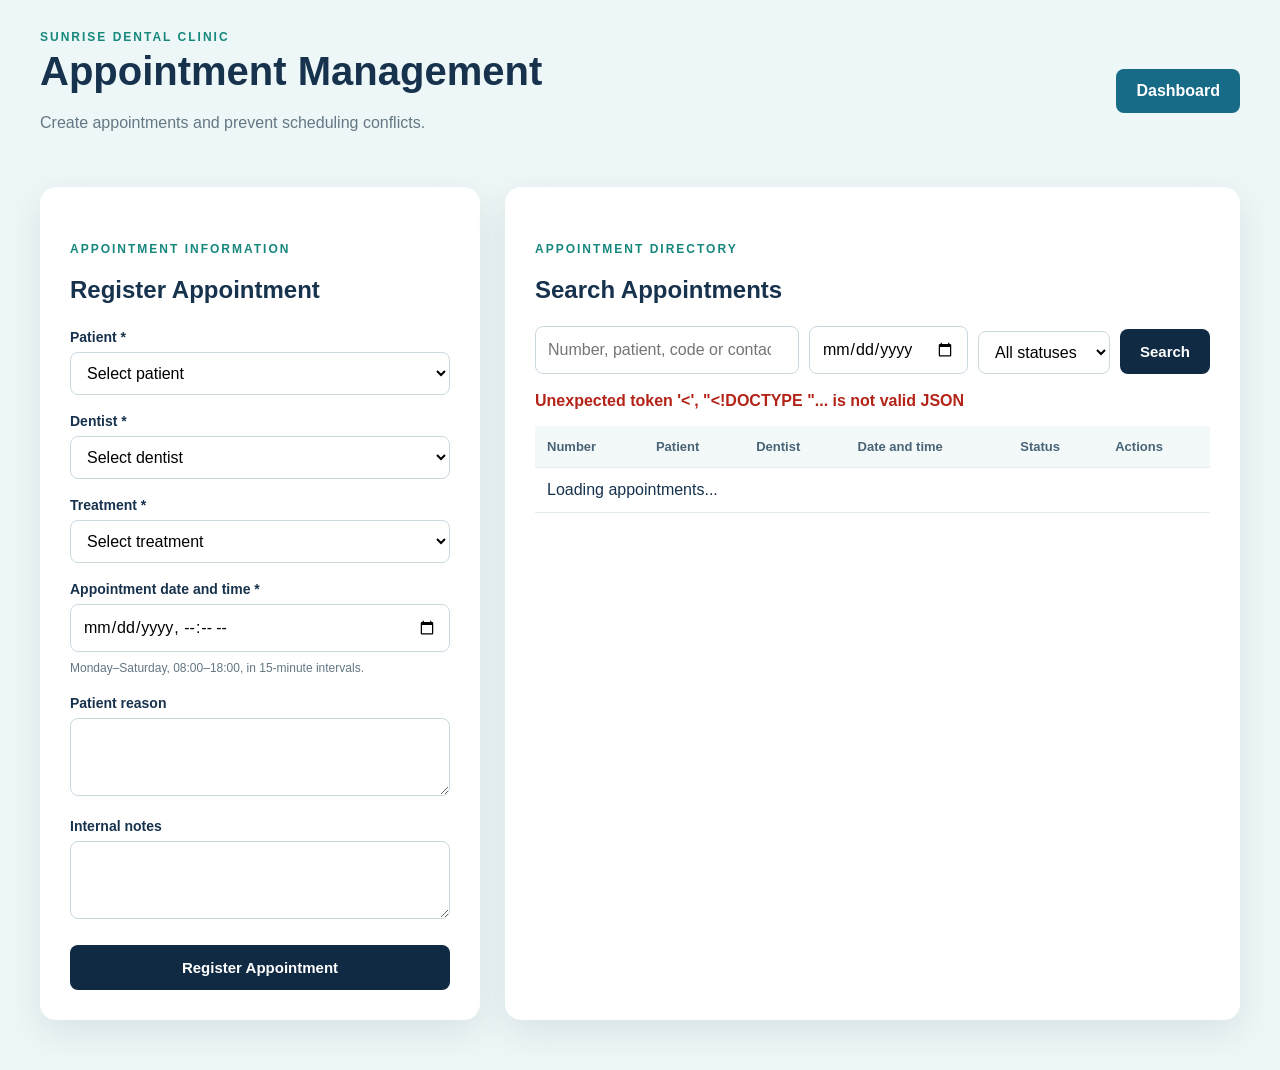
==== src/main/webapp/appointments.html @ 8d1d3d14 "Add appointment management interface" ====
<!DOCTYPE html>
<html lang="en">
<head>
    <meta charset="UTF-8">
    <meta name="viewport" content="width=device-width, initial-scale=1.0">
    <title>Appointments | Sunrise Dental Clinic</title>
    <link rel="stylesheet" href="assets/css/style.css">
</head>
<body class="application-page">
<header class="app-header">
    <div>
        <p class="label">Sunrise Dental Clinic</p>
        <h1>Appointment Management</h1>
        <p class="description">Create appointments and prevent scheduling conflicts.</p>
    </div>
    <a class="navigation-link" href="dashboard.html">Dashboard</a>
</header>

<main class="appointment-layout">
    <section id="appointmentFormPanel" class="panel">
        <p class="label">Appointment information</p>
        <h2 id="appointmentFormTitle">Register Appointment</h2>

        <form id="appointmentForm">
            <input type="hidden" id="appointmentId">
            <input type="hidden" id="versionNumber">

            <label for="patientId">Patient *</label>
            <select id="patientId" name="patientId" required>
                <option value="">Select patient</option>
            </select>

            <label for="dentistId">Dentist *</label>
            <select id="dentistId" name="dentistId" required>
                <option value="">Select dentist</option>
            </select>

            <label for="treatmentTypeId">Treatment *</label>
            <select id="treatmentTypeId" name="treatmentTypeId" required>
                <option value="">Select treatment</option>
            </select>
            <p id="treatmentSummary" class="field-help"></p>

            <label for="startAt">Appointment date and time *</label>
            <input id="startAt" name="startAt" type="datetime-local"
                   step="900" required>
            <p class="field-help">Monday–Saturday, 08:00–18:00, in 15-minute intervals.</p>

            <label for="patientReason">Patient reason</label>
            <textarea id="patientReason" name="patientReason"
                      maxlength="500" rows="3"></textarea>

            <label for="internalNotes">Internal notes</label>
            <textarea id="internalNotes" name="internalNotes"
                      maxlength="500" rows="3"></textarea>

            <div class="form-actions">
                <button id="saveAppointmentButton" type="submit">
                    Register Appointment
                </button>
                <button id="cancelAppointmentEditButton" type="button"
                        class="secondary-button" hidden>Cancel Edit</button>
            </div>
        </form>
    </section>

    <section class="panel appointment-list-panel">
        <p class="label">Appointment directory</p>
        <h2>Search Appointments</h2>

        <form id="appointmentSearchForm" class="appointment-search-form">
            <input id="appointmentSearch" type="search" maxlength="100"
                   placeholder="Number, patient, code or contact">
            <input id="appointmentDate" type="date">
            <select id="appointmentStatus">
                <option value="">All statuses</option>
                <option value="SCHEDULED">Scheduled</option>
                <option value="CONFIRMED">Confirmed</option>
                <option value="CHECKED_IN">Checked in</option>
                <option value="IN_TREATMENT">In treatment</option>
                <option value="COMPLETED">Completed</option>
                <option value="CANCELLED">Cancelled</option>
                <option value="NO_SHOW">No show</option>
            </select>
            <button type="submit">Search</button>
        </form>

        <p id="appointmentMessage" class="ui-message" role="status"></p>

        <div class="table-container">
            <table class="patient-table appointment-table">
                <thead>
                <tr>
                    <th>Number</th>
                    <th>Patient</th>
                    <th>Dentist</th>
                    <th>Date and time</th>
                    <th>Status</th>
                    <th>Actions</th>
                </tr>
                </thead>
                <tbody id="appointmentRows">
                <tr><td colspan="6">Loading appointments...</td></tr>
                </tbody>
            </table>
        </div>
    </section>
</main>

<dialog id="appointmentDialog" class="patient-dialog">
    <div class="dialog-header">
        <div>
            <p class="label">Complete information</p>
            <h2 id="detailAppointmentNumber">Appointment</h2>
        </div>
        <button id="closeAppointmentDialog" type="button"
                class="icon-button" aria-label="Close">×</button>
    </div>
    <dl class="patient-details">
        <dt>Patient</dt><dd id="detailAppointmentPatient">-</dd>
        <dt>Contact</dt><dd id="detailAppointmentContact">-</dd>
        <dt>Dentist</dt><dd id="detailAppointmentDentist">-</dd>
        <dt>Treatment</dt><dd id="detailAppointmentTreatment">-</dd>
        <dt>Start</dt><dd id="detailAppointmentStart">-</dd>
        <dt>End</dt><dd id="detailAppointmentEnd">-</dd>
        <dt>Fees</dt><dd id="detailAppointmentFees">-</dd>
        <dt>Status</dt><dd id="detailAppointmentStatus">-</dd>
        <dt>Patient reason</dt><dd id="detailAppointmentReason">-</dd>
        <dt>Internal notes</dt><dd id="detailAppointmentNotes">-</dd>
        <dt>Cancellation reason</dt><dd id="detailCancellationReason">-</dd>
    </dl>
</dialog>

<script src="assets/js/appointments.js"></script>
</body>
</html>
---- src/main/webapp/assets/css/style.css ----
* {
    box-sizing: border-box;
}

body {
    display: flex;
    align-items: center;
    justify-content: center;

    min-height: 100vh;
    margin: 0;
    padding: 20px;

    font-family: Arial, sans-serif;
    color: #17324d;

    background-color: #eef7f7;
}

.container {
    width: 100%;
    max-width: 550px;
    padding: 50px;

    background-color: white;
    border-radius: 20px;

    box-shadow: 0 20px 60px rgba(23, 50, 77, 0.15);
}

.logo {
    display: flex;
    align-items: center;
    justify-content: center;

    width: 60px;
    height: 60px;

    color: white;
    background-color: #176b87;

    border-radius: 18px;
    font-size: 25px;
    font-weight: bold;
}

.label {
    margin-top: 25px;
    margin-bottom: 5px;

    color: #16877d;
    font-size: 12px;
    font-weight: bold;
    letter-spacing: 2px;

    text-transform: uppercase;
}

h1 {
    margin-top: 0;
    margin-bottom: 10px;

    font-size: 40px;
}

.description {
    color: #637784;
    line-height: 1.6;
}

button {
    margin-top: 20px;
    padding: 14px 20px;

    color: white;
    background-color: #102a43;

    border: none;
    border-radius: 8px;

    font-size: 15px;
    font-weight: bold;
    cursor: pointer;
}

button:hover {
    background-color: #176b87;
}

button:disabled {
    cursor: wait;
    opacity: 0.7;
}

.result {
    min-height: 24px;
    margin-top: 20px;

    color: #16877d;
    font-weight: bold;
}
.auth-card,
.dashboard-card {
    width: 100%;
    max-width: 550px;
    padding: 45px;

    background-color: white;
    border-radius: 20px;

    box-shadow:
            0 20px 60px rgba(23, 50, 77, 0.15);
}

form {
    margin-top: 25px;
}

label {
    display: block;
    margin-top: 18px;
    margin-bottom: 7px;

    font-size: 14px;
    font-weight: bold;
}

input {
    width: 100%;
    min-height: 48px;
    padding: 10px 12px;

    border: 1px solid #cbd9df;
    border-radius: 8px;

    font: inherit;
}

input:focus {
    border-color: #176b87;
    outline: 3px solid rgba(23, 107, 135, 0.12);
}

.error {
    display: block;
    min-height: 18px;
    margin-top: 4px;

    color: #b42318;
}

.message {
    min-height: 22px;
    margin-top: 15px;

    color: #b42318;
    font-weight: bold;
}

form button {
    width: 100%;
}

.dashboard-header {
    display: flex;
    align-items: flex-start;
    justify-content: space-between;
    gap: 20px;
}

.secondary-button {
    margin-top: 0;
    background-color: #647885;
}

.success-box {
    margin-top: 30px;
    padding: 18px;

    color: #11665f;
    background-color: #e8f8f4;

    border-radius: 10px;
}
/* Application layout */

body.application-page {
    display: block;
    padding: 0;
    background-color: #eef7f7;
}

.app-header {
    display: flex;
    align-items: center;
    justify-content: space-between;
    gap: 30px;

    width: 100%;
    max-width: 1500px;
    margin: 0 auto;
    padding: 30px 40px 10px;
}

.app-header .label,
.section-heading .label {
    margin-top: 0;
}

.navigation-link,
.primary-link {
    display: inline-block;
    padding: 13px 20px;

    color: white;
    background-color: #176b87;

    border-radius: 8px;
    text-decoration: none;
    font-weight: bold;
}

.navigation-link:hover,
.primary-link:hover {
    background-color: #102a43;
}

.dashboard-actions {
    margin-top: 25px;
}

.patient-layout {
    display: grid;
    grid-template-columns:
        minmax(340px, 460px)
        minmax(0, 1fr);
    gap: 25px;

    width: 100%;
    max-width: 1500px;
    margin: 0 auto;
    padding: 25px 40px 50px;
}

.panel {
    padding: 30px;

    background-color: white;
    border-radius: 16px;

    box-shadow:
            0 12px 35px rgba(23, 50, 77, 0.10);
}

.patient-list-panel {
    min-width: 0;
}

.section-heading {
    display: flex;
    align-items: flex-start;
    justify-content: space-between;
    gap: 20px;
}

.section-heading h2 {
    margin: 0;
}

.application-page textarea,
.application-page select {
    width: 100%;
    padding: 11px 12px;

    font: inherit;

    background-color: white;
    border: 1px solid #cbd9df;
    border-radius: 8px;

    resize: vertical;
}

.application-page textarea:focus,
.application-page select:focus {
    border-color: #176b87;
    outline: 3px solid rgba(23, 107, 135, 0.12);
}

.form-grid {
    display: grid;
    grid-template-columns: 1fr 1fr;
    gap: 0 16px;
}

.form-actions {
    display: flex;
    gap: 12px;
    margin-top: 22px;
}

.form-actions button {
    width: auto;
    flex: 1;
    margin-top: 0;
}

.search-form {
    display: grid;
    grid-template-columns: 1fr auto;
    gap: 12px;
    margin-top: 22px;
}

.search-form button {
    width: auto;
    margin-top: 0;
}

.checkbox-label {
    display: flex;
    align-items: center;
    gap: 9px;

    margin-top: 14px;
    font-weight: normal;
}

.checkbox-label input {
    width: auto;
    min-height: auto;
    margin: 0;
}

.ui-message {
    min-height: 22px;
    margin: 18px 0 12px;
    font-weight: bold;
}

.ui-message.success {
    color: #11665f;
}

.ui-message.error {
    color: #b42318;
}

.ui-message.information {
    color: #176b87;
}

.table-container {
    width: 100%;
    overflow-x: auto;
}

.patient-table {
    width: 100%;
    border-collapse: collapse;
}

.patient-table th,
.patient-table td {
    padding: 13px 12px;
    text-align: left;
    vertical-align: middle;

    border-bottom: 1px solid #e3ecef;
}

.patient-table th {
    color: #496477;
    background-color: #f3f8f9;
    font-size: 13px;
}

.patient-table tbody tr:hover {
    background-color: #f8fbfc;
}

.table-actions {
    display: flex;
    flex-wrap: wrap;
    gap: 7px;
}

.small-button {
    width: auto;
    margin: 0;
    padding: 8px 11px;

    background-color: #176b87;
    font-size: 12px;
}

.danger-button {
    background-color: #b42318;
}

.danger-button:hover {
    background-color: #8e1c13;
}

.success-button {
    background-color: #16877d;
}

.status-badge {
    display: inline-block;
    padding: 5px 9px;

    border-radius: 20px;
    font-size: 12px;
    font-weight: bold;
}

.status-badge.active {
    color: #11665f;
    background-color: #e4f6f1;
}

.status-badge.inactive {
    color: #8e1c13;
    background-color: #fdecea;
}

.patient-dialog {
    width: min(650px, calc(100% - 30px));
    max-height: 85vh;
    padding: 30px;

    color: #17324d;
    background-color: white;

    border: none;
    border-radius: 16px;

    box-shadow:
            0 25px 70px rgba(16, 42, 67, 0.30);
}

.patient-dialog::backdrop {
    background-color: rgba(16, 42, 67, 0.55);
}

.dialog-header {
    display: flex;
    align-items: flex-start;
    justify-content: space-between;
    gap: 20px;
}

.dialog-header .label {
    margin-top: 0;
}

.icon-button {
    width: 42px;
    height: 42px;
    margin: 0;
    padding: 0;

    border-radius: 50%;
    font-size: 25px;
}

.patient-details {
    display: grid;
    grid-template-columns: 145px 1fr;
    gap: 13px 20px;

    margin-top: 25px;
}

.patient-details dt {
    color: #637784;
    font-weight: bold;
}

.patient-details dd {
    min-width: 0;
    margin: 0;

    overflow-wrap: anywhere;
    white-space: pre-wrap;
}

[hidden] {
    display: none !important;
}

@media (max-width: 950px) {
    .patient-layout {
        grid-template-columns: 1fr;
    }
}

@media (max-width: 650px) {
    .app-header {
        align-items: flex-start;
        flex-direction: column;
        padding: 25px 20px 5px;
    }

    .patient-layout {
        padding: 20px;
    }

    .panel {
        padding: 22px;
    }

    .form-grid {
        grid-template-columns: 1fr;
    }

    .search-form {
        grid-template-columns: 1fr;
    }

    .search-form button {
        width: 100%;
    }

    .patient-details {
        grid-template-columns: 1fr;
        gap: 5px;
    }

    .patient-details dd {
        margin-bottom: 12px;
    }
}
* {
    box-sizing: border-box;
}

body {
    display: flex;
    align-items: center;
    justify-content: center;

    min-height: 100vh;
    margin: 0;
    padding: 20px;

    font-family: Arial, sans-serif;
    color: #17324d;

    background-color: #eef7f7;
}

.container {
    width: 100%;
    max-width: 550px;
    padding: 50px;

    background-color: white;
    border-radius: 20px;

    box-shadow: 0 20px 60px rgba(23, 50, 77, 0.15);
}

.logo {
    display: flex;
    align-items: center;
    justify-content: center;

    width: 60px;
    height: 60px;

    color: white;
    background-color: #176b87;

    border-radius: 18px;
    font-size: 25px;
    font-weight: bold;
}

.label {
    margin-top: 25px;
    margin-bottom: 5px;

    color: #16877d;
    font-size: 12px;
    font-weight: bold;
    letter-spacing: 2px;

    text-transform: uppercase;
}

h1 {
    margin-top: 0;
    margin-bottom: 10px;

    font-size: 40px;
}

.description {
    color: #637784;
    line-height: 1.6;
}

button {
    margin-top: 20px;
    padding: 14px 20px;

    color: white;
    background-color: #102a43;

    border: none;
    border-radius: 8px;

    font-size: 15px;
    font-weight: bold;
    cursor: pointer;
}

button:hover {
    background-color: #176b87;
}

button:disabled {
    cursor: wait;
    opacity: 0.7;
}

.result {
    min-height: 24px;
    margin-top: 20px;

    color: #16877d;
    font-weight: bold;
}
.auth-card,
.dashboard-card {
    width: 100%;
    max-width: 550px;
    padding: 45px;

    background-color: white;
    border-radius: 20px;

    box-shadow:
            0 20px 60px rgba(23, 50, 77, 0.15);
}

form {
    margin-top: 25px;
}

label {
    display: block;
    margin-top: 18px;
    margin-bottom: 7px;

    font-size: 14px;
    font-weight: bold;
}

input {
    width: 100%;
    min-height: 48px;
    padding: 10px 12px;

    border: 1px solid #cbd9df;
    border-radius: 8px;

    font: inherit;
}

input:focus {
    border-color: #176b87;
    outline: 3px solid rgba(23, 107, 135, 0.12);
}

.error {
    display: block;
    min-height: 18px;
    margin-top: 4px;

    color: #b42318;
}

.message {
    min-height: 22px;
    margin-top: 15px;

    color: #b42318;
    font-weight: bold;
}

form button {
    width: 100%;
}

.dashboard-header {
    display: flex;
    align-items: flex-start;
    justify-content: space-between;
    gap: 20px;
}

.secondary-button {
    margin-top: 0;
    background-color: #647885;
}

.success-box {
    margin-top: 30px;
    padding: 18px;

    color: #11665f;
    background-color: #e8f8f4;

    border-radius: 10px;
}
/* Application layout */

body.application-page {
    display: block;
    padding: 0;
    background-color: #eef7f7;
}

.app-header {
    display: flex;
    align-items: center;
    justify-content: space-between;
    gap: 30px;

    width: 100%;
    max-width: 1500px;
    margin: 0 auto;
    padding: 30px 40px 10px;
}

.app-header .label,
.section-heading .label {
    margin-top: 0;
}

.navigation-link,
.primary-link {
    display: inline-block;
    padding: 13px 20px;

    color: white;
    background-color: #176b87;

    border-radius: 8px;
    text-decoration: none;
    font-weight: bold;
}

.navigation-link:hover,
.primary-link:hover {
    background-color: #102a43;
}

.dashboard-actions {
    display: flex;
    flex-wrap: wrap;
    gap: 12px;
    margin-top: 25px;
}

.appointment-layout {
    display: grid;
    grid-template-columns: minmax(340px, 440px) minmax(0, 1fr);
    gap: 25px;
    width: 100%;
    max-width: 1500px;
    margin: 0 auto;
    padding: 25px 40px 50px;
}

.appointment-list-panel {
    min-width: 0;
}

.appointment-search-form {
    display: grid;
    grid-template-columns: minmax(180px, 1fr) auto auto auto;
    gap: 10px;
    align-items: end;
    margin-top: 22px;
}

.appointment-search-form input,
.appointment-search-form select,
.appointment-search-form button {
    margin: 0;
}

.appointment-search-form button {
    width: auto;
}

.field-help {
    margin: 7px 0 0;
    color: #637784;
    font-size: 12px;
    line-height: 1.5;
}

.status-scheduled {
    color: #175cd3;
    background-color: #eaf2ff;
}

.status-confirmed,
.status-checked_in {
    color: #11665f;
    background-color: #e4f6f1;
}

.status-in_treatment {
    color: #7a2e0e;
    background-color: #fff1e7;
}

.status-completed {
    color: #11665f;
    background-color: #dff6eb;
}

.status-cancelled,
.status-no_show {
    color: #8e1c13;
    background-color: #fdecea;
}

.patient-layout {
    display: grid;
    grid-template-columns:
        minmax(340px, 460px)
        minmax(0, 1fr);
    gap: 25px;

    width: 100%;
    max-width: 1500px;
    margin: 0 auto;
    padding: 25px 40px 50px;
}

.panel {
    padding: 30px;

    background-color: white;
    border-radius: 16px;

    box-shadow:
            0 12px 35px rgba(23, 50, 77, 0.10);
}

.patient-list-panel {
    min-width: 0;
}

.section-heading {
    display: flex;
    align-items: flex-start;
    justify-content: space-between;
    gap: 20px;
}

.section-heading h2 {
    margin: 0;
}

.application-page textarea,
.application-page select {
    width: 100%;
    padding: 11px 12px;

    font: inherit;

    background-color: white;
    border: 1px solid #cbd9df;
    border-radius: 8px;

    resize: vertical;
}

.application-page textarea:focus,
.application-page select:focus {
    border-color: #176b87;
    outline: 3px solid rgba(23, 107, 135, 0.12);
}

.form-grid {
    display: grid;
    grid-template-columns: 1fr 1fr;
    gap: 0 16px;
}

.form-actions {
    display: flex;
    gap: 12px;
    margin-top: 22px;
}

.form-actions button {
    width: auto;
    flex: 1;
    margin-top: 0;
}

.search-form {
    display: grid;
    grid-template-columns: 1fr auto;
    gap: 12px;
    margin-top: 22px;
}

.search-form button {
    width: auto;
    margin-top: 0;
}

.checkbox-label {
    display: flex;
    align-items: center;
    gap: 9px;

    margin-top: 14px;
    font-weight: normal;
}

.checkbox-label input {
    width: auto;
    min-height: auto;
    margin: 0;
}

.ui-message {
    min-height: 22px;
    margin: 18px 0 12px;
    font-weight: bold;
}

.ui-message.success {
    color: #11665f;
}

.ui-message.error {
    color: #b42318;
}

.ui-message.information {
    color: #176b87;
}

.table-container {
    width: 100%;
    overflow-x: auto;
}

.patient-table {
    width: 100%;
    border-collapse: collapse;
}

.patient-table th,
.patient-table td {
    padding: 13px 12px;
    text-align: left;
    vertical-align: middle;

    border-bottom: 1px solid #e3ecef;
}

.patient-table th {
    color: #496477;
    background-color: #f3f8f9;
    font-size: 13px;
}

.patient-table tbody tr:hover {
    background-color: #f8fbfc;
}

.table-actions {
    display: flex;
    flex-wrap: wrap;
    gap: 7px;
}

.small-button {
    width: auto;
    margin: 0;
    padding: 8px 11px;

    background-color: #176b87;
    font-size: 12px;
}

.danger-button {
    background-color: #b42318;
}

.danger-button:hover {
    background-color: #8e1c13;
}

.success-button {
    background-color: #16877d;
}

.status-badge {
    display: inline-block;
    padding: 5px 9px;

    border-radius: 20px;
    font-size: 12px;
    font-weight: bold;
}

.status-badge.active {
    color: #11665f;
    background-color: #e4f6f1;
}

.status-badge.inactive {
    color: #8e1c13;
    background-color: #fdecea;
}

.patient-dialog {
    width: min(650px, calc(100% - 30px));
    max-height: 85vh;
    padding: 30px;

    color: #17324d;
    background-color: white;

    border: none;
    border-radius: 16px;

    box-shadow:
            0 25px 70px rgba(16, 42, 67, 0.30);
}

.patient-dialog::backdrop {
    background-color: rgba(16, 42, 67, 0.55);
}

.dialog-header {
    display: flex;
    align-items: flex-start;
    justify-content: space-between;
    gap: 20px;
}

.dialog-header .label {
    margin-top: 0;
}

.icon-button {
    width: 42px;
    height: 42px;
    margin: 0;
    padding: 0;

    border-radius: 50%;
    font-size: 25px;
}

.patient-details {
    display: grid;
    grid-template-columns: 145px 1fr;
    gap: 13px 20px;

    margin-top: 25px;
}

.patient-details dt {
    color: #637784;
    font-weight: bold;
}

.patient-details dd {
    min-width: 0;
    margin: 0;

    overflow-wrap: anywhere;
    white-space: pre-wrap;
}

[hidden] {
    display: none !important;
}

@media (max-width: 950px) {
    .patient-layout,
    .appointment-layout {
        grid-template-columns: 1fr;
    }

    .appointment-search-form {
        grid-template-columns: 1fr 1fr;
    }
}

@media (max-width: 650px) {
    .app-header {
        align-items: flex-start;
        flex-direction: column;
        padding: 25px 20px 5px;
    }

    .patient-layout {
        padding: 20px;
    }

    .appointment-layout {
        padding: 20px;
    }

    .appointment-search-form {
        grid-template-columns: 1fr;
    }

    .appointment-search-form button {
        width: 100%;
    }

    .panel {
        padding: 22px;
    }

    .form-grid {
        grid-template-columns: 1fr;
    }

    .search-form {
        grid-template-columns: 1fr;
    }

    .search-form button {
        width: 100%;
    }

    .patient-details {
        grid-template-columns: 1fr;
        gap: 5px;
    }

    .patient-details dd {
        margin-bottom: 12px;
    }
}
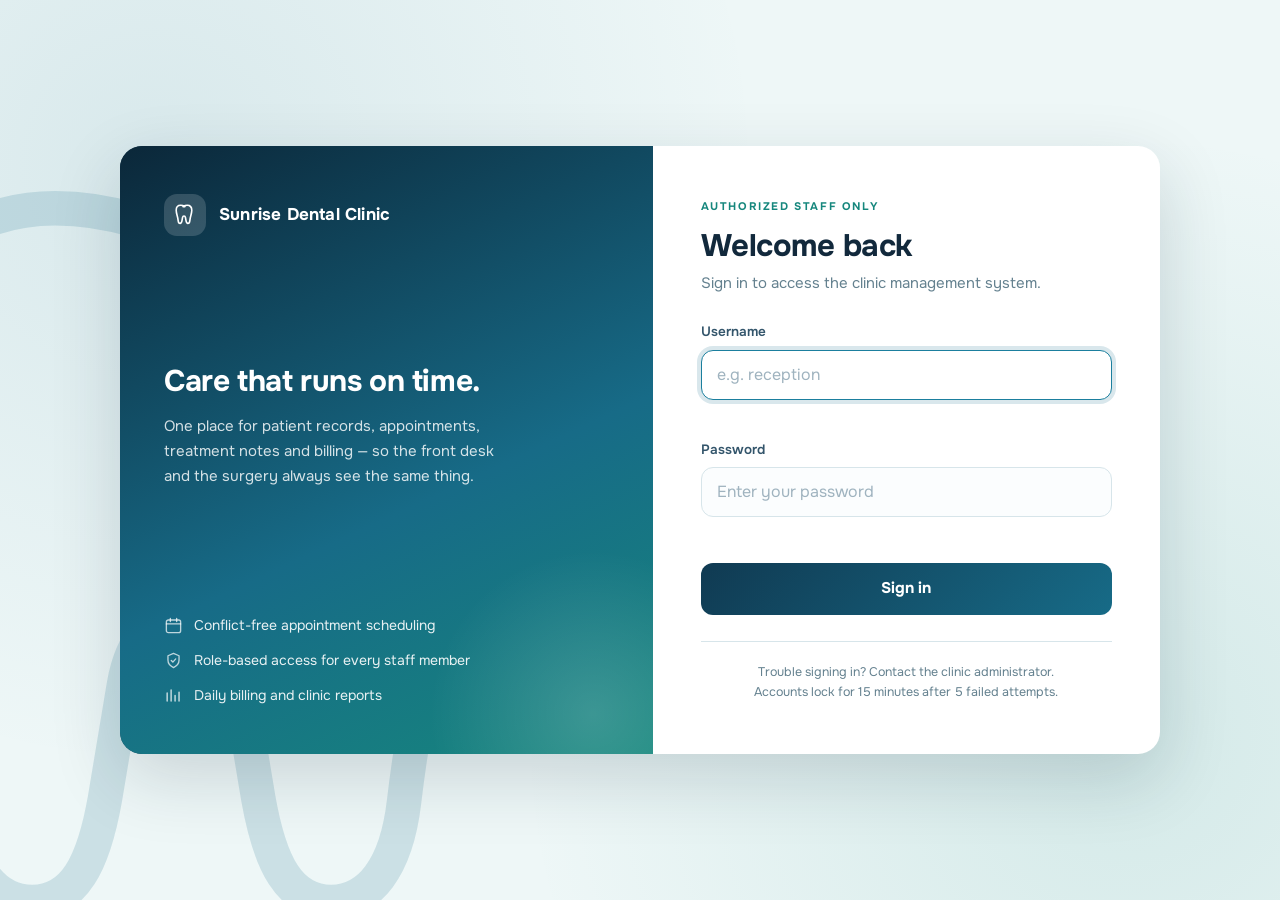
==== commit f1b8b90b: "Login page, dashboard, patients and appointments pages redesign completed." ====
--- a/src/main/webapp/appointments.html
+++ b/src/main/webapp/appointments.html
@@ -2,135 +2,297 @@
 <html lang="en">
 <head>
     <meta charset="UTF-8">
-    <meta name="viewport" content="width=device-width, initial-scale=1.0">
+
+    <meta name="viewport"
+          content="width=device-width, initial-scale=1.0">
+
     <title>Appointments | Sunrise Dental Clinic</title>
-    <link rel="stylesheet" href="assets/css/style.css">
+
+    <link rel="stylesheet"
+          href="assets/css/appointments.css">
 </head>
-<body class="application-page">
-<header class="app-header">
-    <div>
-        <p class="label">Sunrise Dental Clinic</p>
-        <h1>Appointment Management</h1>
-        <p class="description">Create appointments and prevent scheduling conflicts.</p>
+
+<body>
+
+<aside id="appSidebar" class="sidebar"></aside>
+
+<main class="main-area">
+
+    <header class="page-head">
+        <div>
+            <h1>Appointments</h1>
+            <p class="subtitle">
+                Book and reschedule visits. Double-booking is blocked for
+                both the dentist and the patient.
+            </p>
+        </div>
+
+        <div class="head-chip">
+            <svg viewBox="0 0 24 24" fill="none" aria-hidden="true">
+                <rect x="3" y="5" width="18" height="16" rx="2.5"
+                      stroke="currentColor" stroke-width="1.7"/>
+                <path d="M3 10h18M8 3v4M16 3v4" stroke="currentColor"
+                      stroke-width="1.7" stroke-linecap="round"/>
+                <path d="m9 15 2 2 4-4" stroke="currentColor"
+                      stroke-width="1.7" stroke-linecap="round"
+                      stroke-linejoin="round"/>
+            </svg>
+            <span>Appointment diary</span>
+        </div>
+    </header>
+
+    <div class="workspace">
+
+        <!-- ================================================= list panel == -->
+        <section class="panel list-panel">
+
+            <div class="panel-head">
+                <div class="panel-icon">
+                    <svg viewBox="0 0 24 24" fill="none" aria-hidden="true">
+                        <circle cx="11" cy="11" r="7" stroke="currentColor"
+                                stroke-width="1.8"/>
+                        <path d="m20 20-3.9-3.9" stroke="currentColor"
+                              stroke-width="1.8" stroke-linecap="round"/>
+                    </svg>
+                </div>
+                <div>
+                    <h2>Search Appointments</h2>
+                    <p class="panel-sub">
+                        Filter by number, patient, date or status
+                    </p>
+                </div>
+            </div>
+
+            <form id="appointmentSearchForm" class="appointment-search">
+                <div class="search-field">
+                    <svg viewBox="0 0 24 24" fill="none" aria-hidden="true">
+                        <circle cx="11" cy="11" r="7" stroke="currentColor"
+                                stroke-width="1.8"/>
+                        <path d="m20 20-3.9-3.9" stroke="currentColor"
+                              stroke-width="1.8" stroke-linecap="round"/>
+                    </svg>
+
+                    <input id="appointmentSearch"
+                           type="search"
+                           maxlength="100"
+                           placeholder="Number, patient, code or contact">
+                </div>
+
+                <input id="appointmentDate" type="date">
+
+                <select id="appointmentStatus">
+                    <option value="">All statuses</option>
+                    <option value="SCHEDULED">Scheduled</option>
+                    <option value="CONFIRMED">Confirmed</option>
+                    <option value="CHECKED_IN">Checked in</option>
+                    <option value="IN_TREATMENT">In treatment</option>
+                    <option value="COMPLETED">Completed</option>
+                    <option value="CANCELLED">Cancelled</option>
+                    <option value="NO_SHOW">No show</option>
+                </select>
+
+                <button type="submit" class="button">
+                    Search
+                </button>
+            </form>
+
+            <div class="table-container">
+                <table class="data-table appointment-table">
+                    <thead>
+                    <tr>
+                        <th>Number</th>
+                        <th>Patient</th>
+                        <th>Dentist</th>
+                        <th>Date and time</th>
+                        <th>Status</th>
+                        <th>Actions</th>
+                    </tr>
+                    </thead>
+
+                    <tbody id="appointmentRows">
+                    <tr>
+                        <td colspan="6">Loading appointments...</td>
+                    </tr>
+                    </tbody>
+                </table>
+            </div>
+
+            <!-- Result count sits under the table on the right -->
+            <div class="table-footer">
+                <span></span>
+
+                <p id="appointmentMessage"
+                   class="ui-message"
+                   role="status"></p>
+            </div>
+        </section>
+
+        <!-- ================================================= form panel == -->
+        <section id="appointmentFormPanel" class="panel form-panel">
+
+            <div class="panel-head">
+                <div class="panel-icon">
+                    <svg viewBox="0 0 24 24" fill="none" aria-hidden="true">
+                        <rect x="3" y="5" width="18" height="16" rx="2.5"
+                              stroke="currentColor" stroke-width="1.7"/>
+                        <path d="M3 10h18M8 3v4M16 3v4" stroke="currentColor"
+                              stroke-width="1.7" stroke-linecap="round"/>
+                        <path d="M12 14v4m-2-2h4" stroke="currentColor"
+                              stroke-width="1.7" stroke-linecap="round"/>
+                    </svg>
+                </div>
+                <div>
+                    <h2 id="appointmentFormTitle">Register Appointment</h2>
+                    <p class="panel-sub">
+                        Fields marked
+                        <span class="required-mark">*</span>
+                        are required
+                    </p>
+                </div>
+            </div>
+
+            <form id="appointmentForm" class="panel-form">
+                <input type="hidden" id="appointmentId">
+                <input type="hidden" id="versionNumber">
+
+                <div class="field">
+                    <label for="patientId">
+                        Patient <span class="required-mark">*</span>
+                    </label>
+                    <select id="patientId" name="patientId" required>
+                        <option value="">Select patient</option>
+                    </select>
+                </div>
+
+                <div class="field">
+                    <label for="dentistId">
+                        Dentist <span class="required-mark">*</span>
+                    </label>
+                    <select id="dentistId" name="dentistId" required>
+                        <option value="">Select dentist</option>
+                    </select>
+                </div>
+
+                <div class="field">
+                    <label for="treatmentTypeId">
+                        Treatment <span class="required-mark">*</span>
+                    </label>
+                    <select id="treatmentTypeId"
+                            name="treatmentTypeId"
+                            required>
+                        <option value="">Select treatment</option>
+                    </select>
+                    <p id="treatmentSummary" class="field-help"></p>
+                </div>
+
+                <div class="field">
+                    <label for="startAt">
+                        Appointment date and time
+                        <span class="required-mark">*</span>
+                    </label>
+                    <input id="startAt"
+                           name="startAt"
+                           type="datetime-local"
+                           step="900"
+                           required>
+                    <p class="field-help">
+                        Monday&ndash;Saturday, 08:00&ndash;18:00,
+                        in 15-minute intervals.
+                    </p>
+                </div>
+
+                <div class="field">
+                    <label for="patientReason">Patient reason</label>
+                    <textarea id="patientReason"
+                              name="patientReason"
+                              maxlength="500"
+                              rows="2"
+                              placeholder="Toothache, routine check-up..."></textarea>
+                </div>
+
+                <div class="field">
+                    <label for="internalNotes">Internal notes</label>
+                    <textarea id="internalNotes"
+                              name="internalNotes"
+                              maxlength="500"
+                              rows="2"
+                              placeholder="Notes for clinic staff only"></textarea>
+                </div>
+
+                <div class="form-actions">
+                    <button id="saveAppointmentButton"
+                            type="submit"
+                            class="button">
+                        Register Appointment
+                    </button>
+
+                    <button id="cancelAppointmentEditButton"
+                            type="button"
+                            class="button button-secondary"
+                            hidden>
+                        Cancel
+                    </button>
+                </div>
+            </form>
+        </section>
+
     </div>
-    <a class="navigation-link" href="dashboard.html">Dashboard</a>
-</header>
-
-<main class="appointment-layout">
-    <section id="appointmentFormPanel" class="panel">
-        <p class="label">Appointment information</p>
-        <h2 id="appointmentFormTitle">Register Appointment</h2>
-
-        <form id="appointmentForm">
-            <input type="hidden" id="appointmentId">
-            <input type="hidden" id="versionNumber">
-
-            <label for="patientId">Patient *</label>
-            <select id="patientId" name="patientId" required>
-                <option value="">Select patient</option>
-            </select>
-
-            <label for="dentistId">Dentist *</label>
-            <select id="dentistId" name="dentistId" required>
-                <option value="">Select dentist</option>
-            </select>
-
-            <label for="treatmentTypeId">Treatment *</label>
-            <select id="treatmentTypeId" name="treatmentTypeId" required>
-                <option value="">Select treatment</option>
-            </select>
-            <p id="treatmentSummary" class="field-help"></p>
-
-            <label for="startAt">Appointment date and time *</label>
-            <input id="startAt" name="startAt" type="datetime-local"
-                   step="900" required>
-            <p class="field-help">Monday–Saturday, 08:00–18:00, in 15-minute intervals.</p>
-
-            <label for="patientReason">Patient reason</label>
-            <textarea id="patientReason" name="patientReason"
-                      maxlength="500" rows="3"></textarea>
-
-            <label for="internalNotes">Internal notes</label>
-            <textarea id="internalNotes" name="internalNotes"
-                      maxlength="500" rows="3"></textarea>
-
-            <div class="form-actions">
-                <button id="saveAppointmentButton" type="submit">
-                    Register Appointment
-                </button>
-                <button id="cancelAppointmentEditButton" type="button"
-                        class="secondary-button" hidden>Cancel Edit</button>
-            </div>
-        </form>
-    </section>
-
-    <section class="panel appointment-list-panel">
-        <p class="label">Appointment directory</p>
-        <h2>Search Appointments</h2>
-
-        <form id="appointmentSearchForm" class="appointment-search-form">
-            <input id="appointmentSearch" type="search" maxlength="100"
-                   placeholder="Number, patient, code or contact">
-            <input id="appointmentDate" type="date">
-            <select id="appointmentStatus">
-                <option value="">All statuses</option>
-                <option value="SCHEDULED">Scheduled</option>
-                <option value="CONFIRMED">Confirmed</option>
-                <option value="CHECKED_IN">Checked in</option>
-                <option value="IN_TREATMENT">In treatment</option>
-                <option value="COMPLETED">Completed</option>
-                <option value="CANCELLED">Cancelled</option>
-                <option value="NO_SHOW">No show</option>
-            </select>
-            <button type="submit">Search</button>
-        </form>
-
-        <p id="appointmentMessage" class="ui-message" role="status"></p>
-
-        <div class="table-container">
-            <table class="patient-table appointment-table">
-                <thead>
-                <tr>
-                    <th>Number</th>
-                    <th>Patient</th>
-                    <th>Dentist</th>
-                    <th>Date and time</th>
-                    <th>Status</th>
-                    <th>Actions</th>
-                </tr>
-                </thead>
-                <tbody id="appointmentRows">
-                <tr><td colspan="6">Loading appointments...</td></tr>
-                </tbody>
-            </table>
-        </div>
-    </section>
 </main>
 
-<dialog id="appointmentDialog" class="patient-dialog">
+<!-- ==================================================== details dialog == -->
+<dialog id="appointmentDialog" class="app-dialog">
+
     <div class="dialog-header">
         <div>
-            <p class="label">Complete information</p>
             <h2 id="detailAppointmentNumber">Appointment</h2>
+            <p class="panel-sub">Complete appointment record</p>
         </div>
-        <button id="closeAppointmentDialog" type="button"
-                class="icon-button" aria-label="Close">×</button>
+
+        <button id="closeAppointmentDialog"
+                type="button"
+                class="icon-button"
+                aria-label="Close">
+            &times;
+        </button>
     </div>
-    <dl class="patient-details">
-        <dt>Patient</dt><dd id="detailAppointmentPatient">-</dd>
-        <dt>Contact</dt><dd id="detailAppointmentContact">-</dd>
-        <dt>Dentist</dt><dd id="detailAppointmentDentist">-</dd>
-        <dt>Treatment</dt><dd id="detailAppointmentTreatment">-</dd>
-        <dt>Start</dt><dd id="detailAppointmentStart">-</dd>
-        <dt>End</dt><dd id="detailAppointmentEnd">-</dd>
-        <dt>Fees</dt><dd id="detailAppointmentFees">-</dd>
-        <dt>Status</dt><dd id="detailAppointmentStatus">-</dd>
-        <dt>Patient reason</dt><dd id="detailAppointmentReason">-</dd>
-        <dt>Internal notes</dt><dd id="detailAppointmentNotes">-</dd>
-        <dt>Cancellation reason</dt><dd id="detailCancellationReason">-</dd>
+
+    <dl class="detail-list">
+        <dt>Patient</dt>
+        <dd id="detailAppointmentPatient">-</dd>
+
+        <dt>Contact</dt>
+        <dd id="detailAppointmentContact">-</dd>
+
+        <dt>Dentist</dt>
+        <dd id="detailAppointmentDentist">-</dd>
+
+        <dt>Treatment</dt>
+        <dd id="detailAppointmentTreatment">-</dd>
+
+        <dt>Start</dt>
+        <dd id="detailAppointmentStart">-</dd>
+
+        <dt>End</dt>
+        <dd id="detailAppointmentEnd">-</dd>
+
+        <dt>Fees</dt>
+        <dd id="detailAppointmentFees">-</dd>
+
+        <dt>Status</dt>
+        <dd id="detailAppointmentStatus">-</dd>
+
+        <dt>Patient reason</dt>
+        <dd id="detailAppointmentReason">-</dd>
+
+        <dt>Internal notes</dt>
+        <dd id="detailAppointmentNotes">-</dd>
+
+        <dt>Cancellation reason</dt>
+        <dd id="detailCancellationReason">-</dd>
     </dl>
 </dialog>
 
+<script src="assets/js/shell.js"></script>
 <script src="assets/js/appointments.js"></script>
 </body>
-</html>+</html>
--- a/src/main/webapp/assets/css/appointments.css
+++ b/src/main/webapp/assets/css/appointments.css
@@ -0,0 +1,79 @@
+/* ==========================================================================
+   Appointments page.
+   Layout, panels, forms, table and dialog come from components.css; this file
+   adds the three-field search bar and the appointment status colours.
+   ========================================================================== */
+
+@import "components.css";
+
+/* Search, date filter and status filter share one row above the table */
+.appointment-search {
+    display: grid;
+    grid-template-columns: minmax(0, 1fr) 170px 170px auto;
+    gap: 10px;
+    margin-bottom: 14px;
+}
+
+/* ==========================================================================
+   Status badges
+
+   appointments.js builds the class as
+       status-badge status-{status.toLowerCase()}
+   so these names must stay in sync with the AppointmentStatus enum:
+   SCHEDULED, CONFIRMED, CHECKED_IN, IN_TREATMENT, COMPLETED, CANCELLED, NO_SHOW
+   ========================================================================== */
+
+.status-badge.status-scheduled {
+    color: #2f6bbf;
+    background-color: #e6eefb;
+}
+
+.status-badge.status-confirmed {
+    color: #11806f;
+    background-color: #e0f3ef;
+}
+
+.status-badge.status-checked_in {
+    color: #7a4fb5;
+    background-color: #efe8f9;
+}
+
+.status-badge.status-in_treatment {
+    color: #b5752a;
+    background-color: #fbf0e0;
+}
+
+.status-badge.status-completed {
+    color: #196b4d;
+    background-color: #e2f4ea;
+}
+
+.status-badge.status-cancelled {
+    color: var(--bad);
+    background-color: var(--bad-bg);
+}
+
+.status-badge.status-no_show {
+    color: #5c7080;
+    background-color: #eaeff2;
+}
+
+/* Appointment rows carry two lines of text in some cells (set by the script
+   with white-space: pre-line), so they need a little more breathing room. */
+.appointment-table tbody td {
+    vertical-align: top;
+    padding-top: 14px;
+    padding-bottom: 14px;
+}
+
+@media (max-width: 1180px) {
+    .appointment-search {
+        grid-template-columns: minmax(0, 1fr) 1fr;
+    }
+}
+
+@media (max-width: 560px) {
+    .appointment-search {
+        grid-template-columns: 1fr;
+    }
+}
